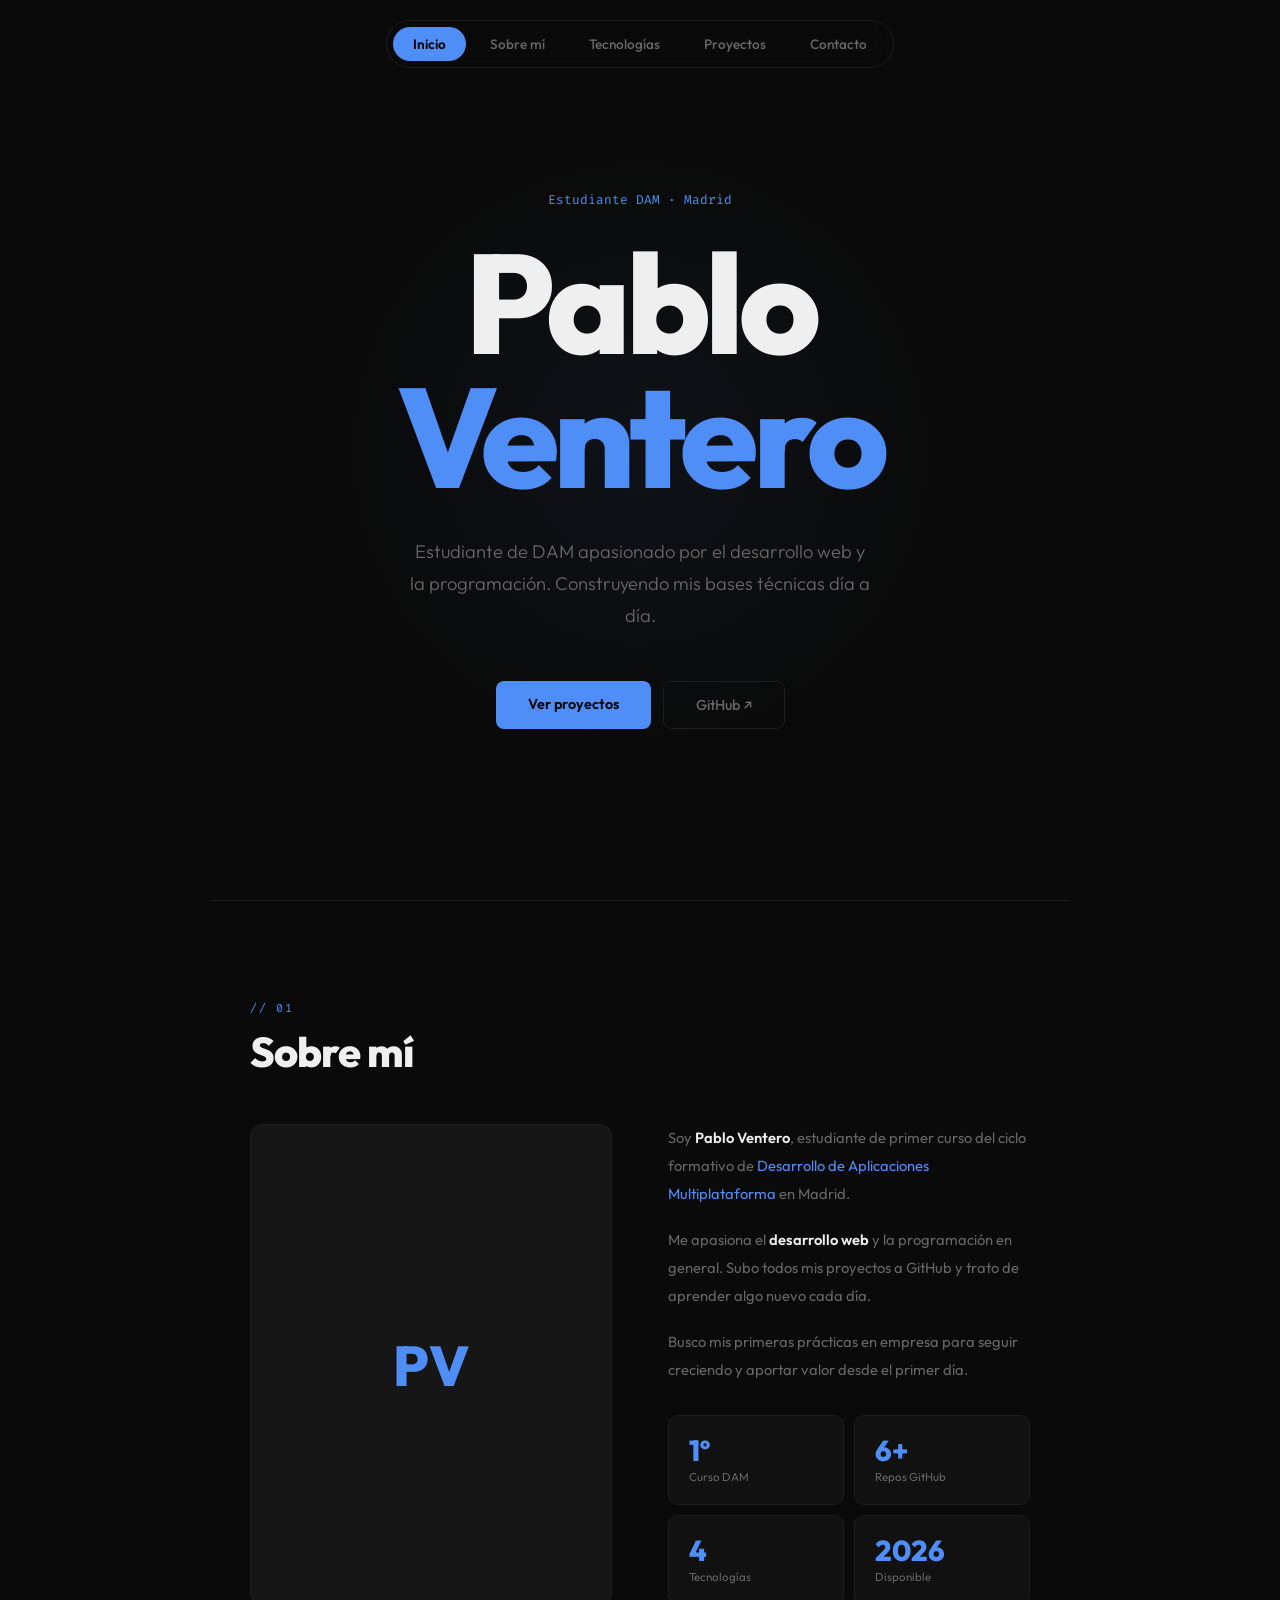
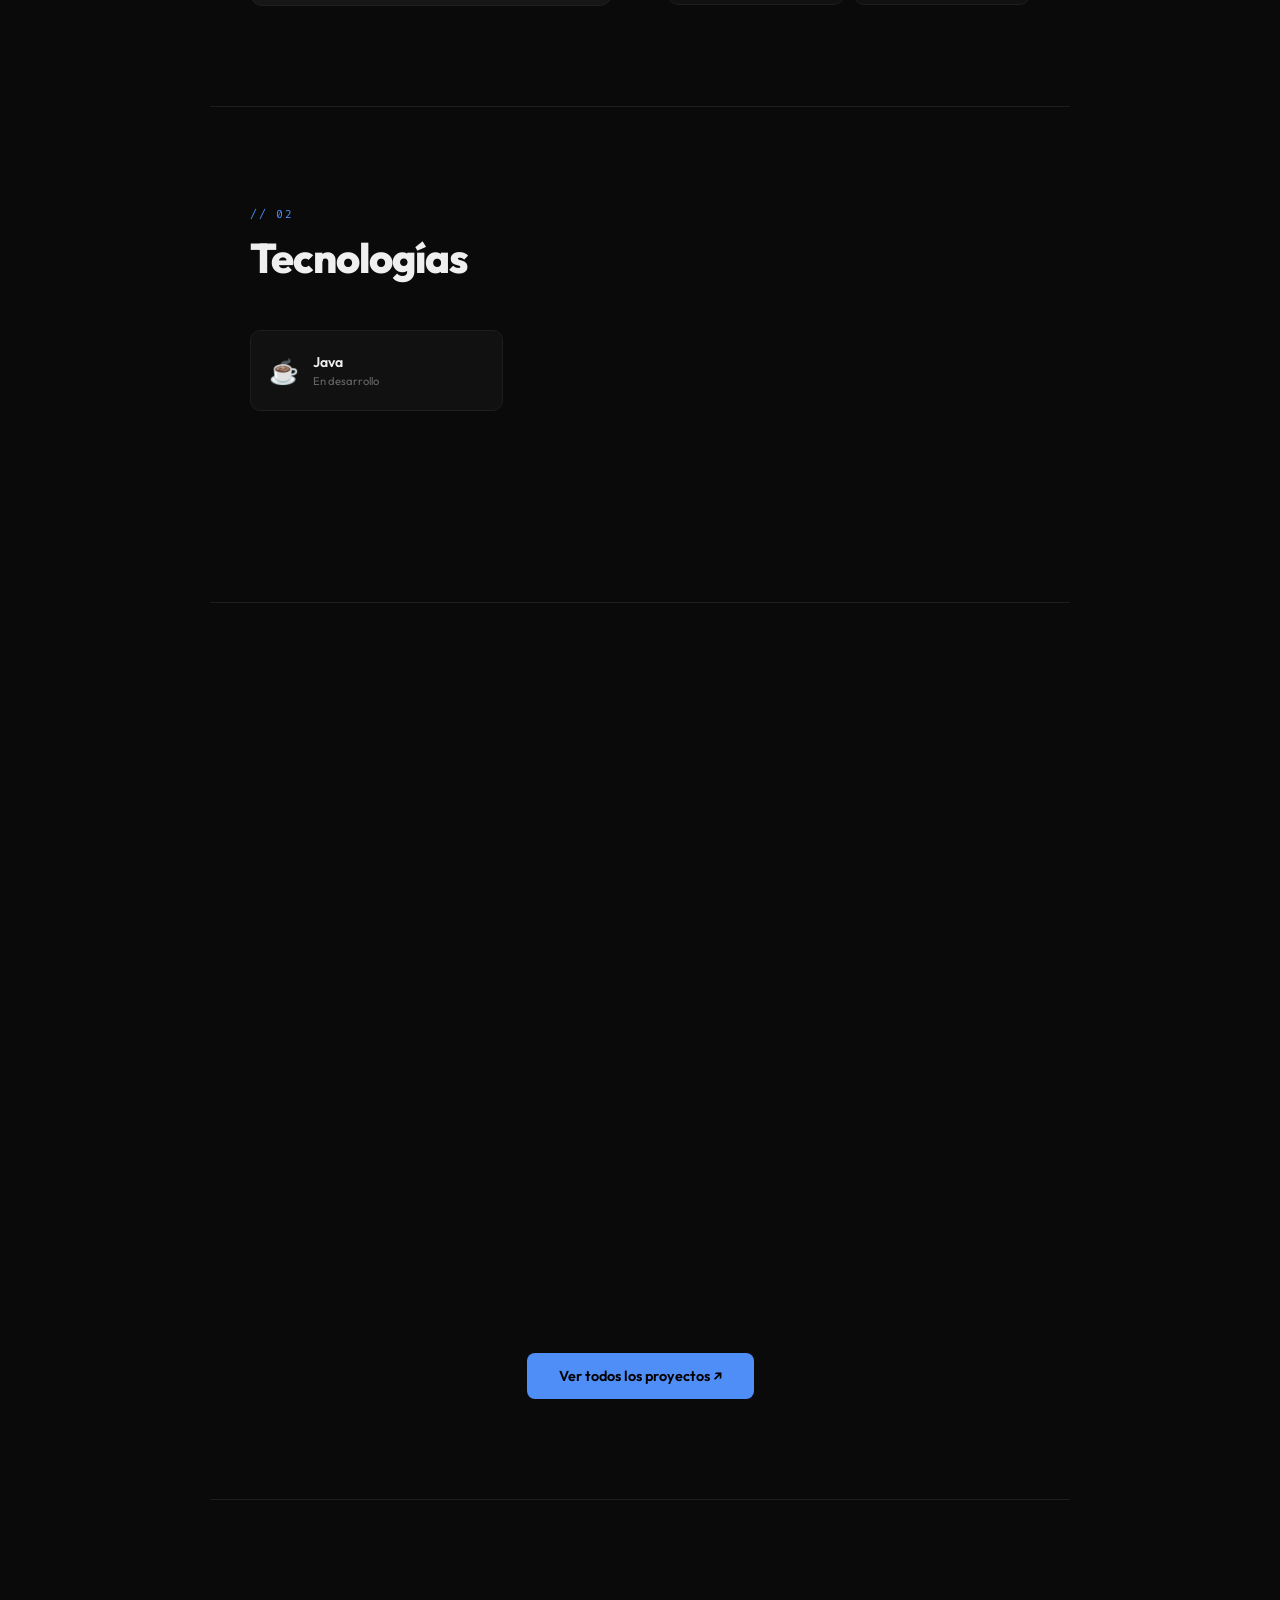
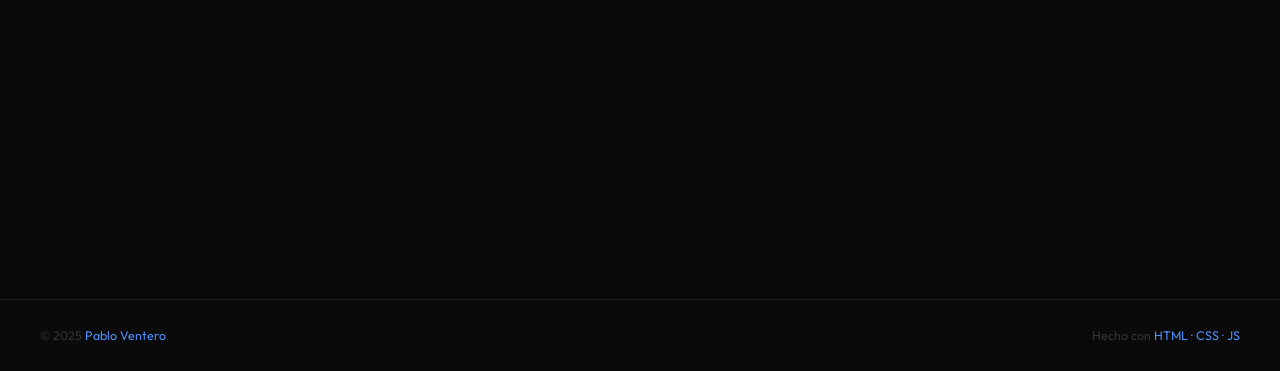
==== index.html @ 9f39078e "Add files via upload" ====
<!DOCTYPE html>
<html lang="es">
<head>
    <meta charset="UTF-8">
    <meta name="viewport" content="width=device-width, initial-scale=1.0">
    <title>Pablo Ventero — Desarrollador</title>
    <link rel="stylesheet" href="css.css">
    <link rel="preconnect" href="https://fonts.googleapis.com">
    <link rel="preconnect" href="https://fonts.gstatic.com" crossorigin>
    <link href="https://fonts.googleapis.com/css2?family=Outfit:wght@300;400;500;600;700;800&family=Fira+Code:wght@400;500&display=swap" rel="stylesheet">
</head>
<body>

    <!-- ===== NAVBAR ===== -->
    <nav id="navbar">
        <div class="nav-pill">
            <a href="#inicio" class="active">Inicio</a>
            <a href="#sobre-mi">Sobre mí</a>
            <a href="#tecnologias">Tecnologías</a>
            <a href="#proyectos">Proyectos</a>
            <a href="#contacto">Contacto</a>
        </div>
    </nav>

    <!-- ===== HERO ===== -->
    <section id="inicio">
        <!-- ✏️ Cambia la etiqueta -->
        <div class="hero-tag">Estudiante DAM · Madrid</div>

        <!-- ✏️ Cambia tu nombre -->
        <h1 class="hero-name">
            Pablo<br>
            <span>Ventero</span>
        </h1>

        <!-- ✏️ Cambia la descripción -->
        <p class="hero-sub">
            Estudiante de DAM apasionado por el desarrollo web
            y la programación. Construyendo mis bases técnicas día a día.
        </p>

        <div class="hero-btns">
            <a href="#proyectos" class="btn-blue">Ver proyectos</a>
            <!-- ✏️ Cambia el enlace -->
            <a href="https://github.com/Pablo-Ventero" target="_blank" class="btn-ghost">GitHub ↗</a>
        </div>

    </section>

    <!-- ===== SOBRE MÍ ===== -->
    <hr class="divider">
    <section id="sobre-mi">
        <div class="section">
            <div class="s-label reveal">// 01</div>
            <h2 class="s-title reveal">Sobre mí</h2>
            <div class="sobre-grid">
                <!-- ✏️ Foto: cuando la tengas cambia el texto "PV" por <img src="images/foto.jpg" alt="Pablo Ventero"> -->
                <div class="foto reveal">PV</div>
                <div class="sobre-right">
                    <!-- ✏️ Modifica tu presentación -->
                    <p class="reveal">
                        Soy <strong>Pablo Ventero</strong>, estudiante de primer curso
                        del ciclo formativo de <span class="hl">Desarrollo de Aplicaciones
                        Multiplataforma</span> en Madrid.
                    </p>
                    <p class="reveal">
                        Me apasiona el <strong>desarrollo web</strong> y la programación
                        en general. Subo todos mis proyectos a GitHub y trato de
                        aprender algo nuevo cada día.
                    </p>
                    <!-- ✏️ Añade algo personal sobre ti -->
                    <p class="reveal">
                        Busco mis primeras prácticas en empresa para seguir creciendo
                        y aportar valor desde el primer día.
                    </p>
                    <div class="sobre-cards">
                        <!-- ✏️ Actualiza estos datos cuando cambien -->
                        <div class="info-card reveal">
                            <div class="num">1º</div>
                            <div class="lbl">Curso DAM</div>
                        </div>
                        <div class="info-card reveal">
                            <div class="num">6+</div>
                            <div class="lbl">Repos GitHub</div>
                        </div>
                        <div class="info-card reveal">
                            <div class="num">4</div>
                            <div class="lbl">Tecnologías</div>
                        </div>
                        <div class="info-card reveal">
                            <div class="num">2026</div>
                            <div class="lbl">Disponible</div>
                        </div>
                    </div>
                </div>
            </div>
        </div>
    </section>

    <!-- ===== TECNOLOGÍAS ===== -->
    <hr class="divider">
    <section id="tecnologias">
        <div class="section">
            <div class="s-label reveal">// 02</div>
            <h2 class="s-title reveal">Tecnologías</h2>
            <div class="tech-grid">
                <!-- ✏️ Niveles: Aprendiendo / En desarrollo / Sólido -->
                <a href="java.html" class="tech-card reveal">
                    <span class="tech-icon">☕</span>
                    <div>
                        <div class="tech-name">Java</div>
                        <div class="tech-level">En desarrollo</div>
                    </div>
                </a>
                <a href="sql.html" class="tech-card reveal">
                    <span class="tech-icon">🗄️</span>
                    <div>
                        <div class="tech-name">SQL</div>
                        <div class="tech-level">Aprendiendo</div>
                    </div>
                </a>
                <a href="html-css.html" class="tech-card reveal">
                    <span class="tech-icon">🌐</span>
                    <div>
                        <div class="tech-name">HTML5</div>
                        <div class="tech-level solid">Sólido</div>
                    </div>
                </a>
                <a href="html-css.html" class="tech-card reveal">
                    <span class="tech-icon">🎨</span>
                    <div>
                        <div class="tech-name">CSS3</div>
                        <div class="tech-level solid">Sólido</div>
                    </div>
                </a>
                <a href="git.html" class="tech-card reveal">
                    <span class="tech-icon">🔧</span>
                    <div>
                        <div class="tech-name">Git</div>
                        <div class="tech-level">En desarrollo</div>
                    </div>
                </a>
                <a href="git.html" class="tech-card reveal">
                    <span class="tech-icon">🐙</span>
                    <div>
                        <div class="tech-name">GitHub</div>
                        <div class="tech-level">En desarrollo</div>
                    </div>
                </a>
            </div>
        </div>
    </section>

    <!-- ===== PROYECTOS ===== -->
    <hr class="divider">
    <section id="proyectos">
        <div class="section">
            <div class="s-label reveal">// 03</div>
            <h2 class="s-title reveal">Proyectos destacados</h2>
            <div class="proj-list">

                <!-- ✏️ Pon aquí solo los proyectos que quieras destacar (2 o 3 recomendado) -->
                <a href="https://github.com/Pablo-Ventero/web-concesionario" target="_blank" class="proj-card reveal">
                    <div>
                        <div class="proj-name">NextRide</div>
                        <div class="proj-desc">Web completa de un concesionario ficticio con múltiples páginas HTML, CSS propio por sección y navegación funcional.</div>
                        <div class="proj-tags">
                            <span class="ptag">HTML5</span>
                            <span class="ptag">CSS3</span>
                            <span class="ptag">Web</span>
                        </div>
                    </div>
                    <span class="proj-arrow">↗</span>
                </a>

                <a href="https://github.com/Pablo-Ventero/ejercicios-java-poo" target="_blank" class="proj-card reveal">
                    <div>
                        <div class="proj-name">Proyectos Java — POO</div>
                        <div class="proj-desc">Biblioteca con herencia y ArrayList. Reloj con validación en setters y simulación en tiempo real con Thread.sleep().</div>
                        <div class="proj-tags">
                            <span class="ptag">Java</span>
                            <span class="ptag">POO</span>
                            <span class="ptag">Herencia</span>
                        </div>
                    </div>
                    <span class="proj-arrow">↗</span>
                </a>

                <a href="https://github.com/Pablo-Ventero/ejercicios-java-ficheros" target="_blank" class="proj-card reveal">
                    <div>
                        <div class="proj-name">Traductor a Código Morse</div>
                        <div class="proj-desc">Lee un fichero de texto y genera otro con el contenido traducido a código Morse usando arrays y búsqueda binaria.</div>
                        <div class="proj-tags">
                            <span class="ptag">Java</span>
                            <span class="ptag">Ficheros</span>
                            <span class="ptag">Arrays</span>
                        </div>
                    </div>
                    <span class="proj-arrow">↗</span>
                </a>

            </div>

            <!-- Botón todos los proyectos -->
            <div style="text-align: center; margin-top: 32px;" class="hero-btns">
                <a href="Paginas/Proyectos.html" target="_blank" class="btn-blue">
                    Ver todos los proyectos ↗
                </a>
            </div>
        </div>
    </section>


    <!-- ===== CONTACTO ===== -->
    <hr class="divider">
    <section id="contacto">
        <div class="section">
            <div class="s-label reveal">// 04</div>
            <h2 class="s-title reveal">Contacto</h2>
            <div class="tech-grid">
                <!-- ✏️ Niveles: Aprendiendo / En desarrollo / Sólido -->
                <a href="https://mail.google.com/mail/?view=cm&to=pabloventero07@gmail.com" target="_blank" class="tech-card reveal">
                    <span class="tech-icon">📧</span>
                    <div>
                        <div class="tech-name">Correo</div>
                    </div>
                </a>
                <a href="https://github.com/Pablo-Ventero" target="_blank" class="tech-card reveal">
                    <span class="tech-icon">🐙</span>
                    <div>
                        <div class="tech-name">GitHub</div>
                    </div>
                </a>
                <a href="https://www.linkedin.com/in/pablo-ventero-b2378b3b5/" target="_blank" class="tech-card reveal">
                    <span class="tech-icon">💼</span>
                    <div>
                        <div class="tech-name">LinkedIn</div>
                    </div>
                </a>
                
            </div>
        </div>
    </section>
    <!-- ===== FOOTER ===== -->
    <footer>
        <!-- ✏️ Actualiza el año si hace falta -->
        <p>© 2025 <span>Pablo Ventero</span></p>
        <p>Hecho con <span>HTML · CSS · JS</span></p>
    </footer>

    <script>
        // Navbar activo al hacer scroll
        const sections = document.querySelectorAll('section[id]');
        const navLinks = document.querySelectorAll('.nav-pill a');

        window.addEventListener('scroll', () => {
        // Clase scrolled
        document.getElementById('navbar').classList.toggle('scrolled', window.scrollY > 40);

        // Link activo
        let current = '';

        // Si el usuario llegó al fondo, activar siempre la última sección
        const scrollBottom = window.scrollY + window.innerHeight;
        const docHeight = document.documentElement.scrollHeight;
        if (scrollBottom >= docHeight - 10) {
            current = sections[sections.length - 1].id;
        } else {
            sections.forEach(s => {
                if (window.scrollY >= s.offsetTop - 120) current = s.id;
            });
        }

        navLinks.forEach(a => {
            a.classList.remove('active');
            if (a.getAttribute('href') === '#' + current) a.classList.add('active');
        });
        });

        // Reveal al hacer scroll
        const obs = new IntersectionObserver((entries) => {
            entries.forEach((e, i) => {
                if (e.isIntersecting) {
                    setTimeout(() => e.target.classList.add('visible'), i * 60);
                }
            });
        }, { threshold: 0.1 });
        document.querySelectorAll('.reveal').forEach(el => obs.observe(el));

        // Formulario
        // ✏️ Para envío real usa Formspree (formspree.io) — es gratuito
        function enviar() {
            const n = document.getElementById('nombre').value;
            const e = document.getElementById('email').value;
            const m = document.getElementById('msg').value;
            if (!n || !e || !m) { alert('Rellena todos los campos.'); return; }
            document.getElementById('form').style.display = 'none';
            document.getElementById('formOk').style.display = 'block';
        }
    </script>

</body>
</html>
---- css.css ----
:root {
            --bg:      #0a0a0a;
            --bg2:     #111;
            --bg3:     #161616;
            --accent:  #4F8EF7;
            --text:    #EFEFEF;
            --dim:     #666;
            --border:  #1e1e1e;
        }

        * { 
            box-sizing: border-box; 
            margin: 0; 
            padding: 0; 
        }
        html { 
            scroll-behavior: smooth; 
        }

        body {
            background: var(--bg);
            color: var(--text);
            font-family: 'Outfit', sans-serif;
            overflow-x: hidden;
        }

        /* ===== NAVBAR ===== */
        nav {
            position: fixed;
            top: 0; 
            left: 0; 
            right: 0;
            z-index: 100;
            display: flex;
            justify-content: center;
            padding: 20px 40px;
            transition: padding 0.3s;
        }

        nav.scrolled {
            padding: 12px 40px;
        }

        .nav-pill {
            display: flex;
            align-items: center;
            gap: 4px;
            background: rgba(10,10,10,0.8);
            border: 1px solid var(--border);
            border-radius: 100px;
            padding: 6px;
            backdrop-filter: blur(16px);
            transition: border-color 0.3s;
        }

        nav.scrolled .nav-pill {
            border-color: #2a2a2a;
        }

        .nav-pill a {
            display: block;
            padding: 8px 20px;
            border-radius: 100px;
            color: var(--dim);
            text-decoration: none;
            font-size: 0.85rem;
            font-weight: 500;
            transition: all 0.2s;
            white-space: nowrap;
        }

        .nav-pill a:hover { color: var(--text); }
        .nav-pill a.active { background: var(--accent); color: #000; font-weight: 600; }

        /* ===== HERO ===== */
        #inicio {
            min-height: 100vh;
            display: flex;
            flex-direction: column;
            justify-content: center;
            align-items: center;
            text-align: center;
            padding: 100px 40px 80px;
            position: relative;
        }

        /* Fondo sutil */
        #inicio::before {
            content: '';
            position: absolute;
            width: 600px;
            height: 600px;
            border-radius: 50%;
            background: radial-gradient(circle, rgba(79,142,247,0.06) 0%, transparent 70%);
            top: 50%;
            left: 50%;
            transform: translate(-50%, -50%);
            pointer-events: none;
        }

        .hero-tag {
            font-family: 'Fira Code', monospace;
            font-size: 0.8rem;
            color: var(--accent);
            margin-bottom: 28px;
            opacity: 0;
            animation: up 0.7s ease 0.2s forwards;
        }

        .hero-name {
            font-size: clamp(4rem, 11vw, 9rem);
            font-weight: 800;
            letter-spacing: -0.04em;
            line-height: 0.95;
            margin-bottom: 32px;
            opacity: 0;
            animation: up 0.7s ease 0.4s forwards;
        }

        .hero-name span { color: var(--accent); }

        .hero-sub {
            font-size: clamp(1rem, 2vw, 1.15rem);
            color: var(--dim);
            font-weight: 300;
            max-width: 460px;
            line-height: 1.75;
            margin-bottom: 48px;
            opacity: 0;
            animation: up 0.7s ease 0.6s forwards;
        }

        .hero-btns {
            display: flex;
            gap: 12px;
            justify-content: center;
            flex-wrap: wrap;
            opacity: 0;
            animation: up 0.7s ease 0.8s forwards;
        }

        .btn-blue {
            padding: 14px 32px;
            background: var(--accent);
            color: #000;
            font-family: 'Outfit', sans-serif;
            font-size: 0.9rem;
            font-weight: 600;
            border: none;
            border-radius: 8px;
            text-decoration: none;
            cursor: pointer;
            transition: all 0.2s;
        }

        .btn-blue:hover { background: #7aabff; transform: translateY(-2px); }

        .btn-ghost {
            padding: 14px 32px;
            background: transparent;
            color: var(--dim);
            font-family: 'Outfit', sans-serif;
            font-size: 0.9rem;
            font-weight: 500;
            border: 1px solid var(--border);
            border-radius: 8px;
            text-decoration: none;
            cursor: pointer;
            transition: all 0.2s;
        }

        .btn-ghost:hover { border-color: var(--accent); color: var(--accent); }

        .scroll-hint {
            position: absolute;
            bottom: 36px;
            left: 50%;
            transform: translateX(-50%);
            display: flex;
            flex-direction: column;
            align-items: center;
            gap: 8px;
            opacity: 0;
            animation: up 0.7s ease 1.1s forwards;
        }

        .scroll-hint span {
            font-family: 'Fira Code', monospace;
            font-size: 0.65rem;
            color: #333;
            letter-spacing: 0.2em;
            text-transform: uppercase;
        }

        .scroll-line {
            width: 1px;
            height: 40px;
            background: linear-gradient(to bottom, var(--accent), transparent);
            animation: pulse-line 1.6s ease-in-out infinite;
        }

        @keyframes pulse-line {
            0%, 100% { opacity: 1; }
            50% { opacity: 0.3; }
        }

        /* ===== SECCIONES ===== */
        .section {
            max-width: 860px;
            margin: 0 auto;
            padding: 100px 40px;
        }

        hr.divider {
            border: none;
            border-top: 1px solid var(--border);
            max-width: 860px;
            margin: 0 auto;
        }

        .s-label {
            font-family: 'Fira Code', monospace;
            font-size: 0.72rem;
            color: var(--accent);
            letter-spacing: 0.15em;
            margin-bottom: 12px;
        }

        .s-title {
            font-size: clamp(1.8rem, 4vw, 2.6rem);
            font-weight: 800;
            letter-spacing: -0.025em;
            line-height: 1.15;
            margin-bottom: 48px;
        }

        /* ===== SOBRE MÍ ===== */
        .sobre-grid {
            display: grid;
            grid-template-columns: 1fr 1fr;
            gap: 56px;
            align-items: start;
        }

        /* ✏️ Foto — cuando la tengas, descomenta .foto img y borra el placeholder */
        .foto {
            aspect-ratio: 3/4;
            background: var(--bg3);
            border: 1px solid var(--border);
            border-radius: 12px;
            display: flex;
            align-items: center;
            justify-content: center;
            font-size: 3.5rem;
            font-weight: 800;
            color: var(--accent);
            overflow: hidden;
        }

        /* .foto img { width: 100%; height: 100%; object-fit: cover; border-radius: 12px; } */

        .sobre-right {}

        .sobre-right p {
            font-size: 0.92rem;
            color: var(--dim);
            line-height: 1.9;
            margin-bottom: 18px;
        }

        .sobre-right p strong { color: var(--text); font-weight: 600; }
        .sobre-right p .hl { color: var(--accent); }

        .sobre-cards {
            display: grid;
            grid-template-columns: 1fr 1fr;
            gap: 10px;
            margin-top: 32px;
        }

        .info-card {
            background: var(--bg2);
            border: 1px solid var(--border);
            border-radius: 10px;
            padding: 20px;
            transition: border-color 0.2s;
        }

        .info-card:hover { border-color: var(--accent); }

        .info-card .num {
            font-size: 1.8rem;
            font-weight: 800;
            color: var(--accent);
            line-height: 1;
            margin-bottom: 4px;
        }

        .info-card .lbl {
            font-size: 0.72rem;
            color: var(--dim);
        }

        /* ===== TECNOLOGÍAS ===== */
        .tech-grid {
            display: grid;
            grid-template-columns: repeat(3, 1fr);
            gap: 10px;
        }

        .tech-card {
            background: var(--bg2);
            border: 1px solid var(--border);
            border-radius: 10px;
            padding: 22px 18px;
            display: flex;
            align-items: center;
            gap: 14px;
            transition: all 0.2s;
            text-decoration: none !important;
            color: var(--text) !important;
            cursor: pointer;
        }

        .tech-card:hover {
            border-color: var(--accent);
            transform: translateY(-3px);
            background: var(--bg3);
        }

        .tech-card:hover .tech-name { color: var(--accent); }

        .tech-card .tech-name,
        .tech-card .tech-level,
        .tech-card .tech-icon { text-decoration: none !important; }

        .tech-icon { font-size: 1.5rem; }
        .tech-name { font-size: 0.88rem; font-weight: 600; margin-bottom: 3px; transition: color 0.2s; }
        .tech-level { font-size: 0.7rem; color: var(--dim); }
        .tech-level.solid { color: var(--accent); }

        /* ===== PROYECTOS ===== */
        .proj-list {
            display: flex;
            flex-direction: column;
            gap: 10px;
        }

        .proj-card {
            background: var(--bg2);
            border: 1px solid var(--border);
            border-radius: 10px;
            padding: 28px 32px;
            display: grid;
            grid-template-columns: 1fr auto;
            align-items: center;
            gap: 24px;
            text-decoration: none;
            color: inherit;
            transition: all 0.2s;
        }

        .proj-card:hover {
            border-color: var(--accent);
            transform: translateX(4px);
            background: var(--bg3);
        }

        .proj-card:hover .proj-name { color: var(--accent); }
        .proj-card:hover .proj-arrow { color: var(--accent); }

        .proj-name {
            font-size: 1.05rem;
            font-weight: 700;
            margin-bottom: 6px;
            transition: color 0.2s;
        }

        .proj-desc {
            font-size: 0.82rem;
            color: var(--dim);
            line-height: 1.7;
            margin-bottom: 14px;
        }

        .proj-tags { display: flex; gap: 6px; flex-wrap: wrap; }

        .ptag {
            font-size: 0.68rem;
            font-weight: 500;
            color: var(--accent);
            background: rgba(79,142,247,0.08);
            border: 1px solid rgba(79,142,247,0.18);
            border-radius: 4px;
            padding: 3px 10px;
        }

        .proj-arrow {
            font-size: 1.3rem;
            color: var(--dim);
            transition: color 0.2s;
        }

        /* ===== CONTACTO ===== */
        .contact-box {
            background: var(--bg2);
            border: 1px solid var(--border);
            border-radius: 16px;
            padding: 56px;
            display: grid;
            gap: 56px;
        }

        .contact-left h3 {
            font-size: 1.4rem;
            font-weight: 700;
            margin-bottom: 12px;
        }

        .contact-left p {
            font-size: 0.88rem;
            color: var(--dim);
            line-height: 1.85;
            margin-bottom: 36px;
        }

        .contact-links { display: flex; flex-direction: column; }

        .c-link {
            display: flex;
            align-items: center;
            gap: 12px;
            padding: 14px 0;
            border-top: 1px solid var(--border);
            text-decoration: none;
            color: var(--dim);
            font-size: 0.85rem;
            transition: color 0.2s, padding-left 0.2s;
        }

        .c-link:last-child { border-bottom: 1px solid var(--border); }
        .c-link:hover { color: var(--accent); padding-left: 6px; }

        .form-fields { display: flex; flex-direction: column; gap: 14px; }

        .f-field { display: flex; flex-direction: column; gap: 6px; }

        .f-label {
            font-size: 0.72rem;
            font-weight: 500;
            color: #444;
            letter-spacing: 0.05em;
        }

        .f-input, .f-textarea {
            background: var(--bg);
            border: 1px solid var(--border);
            border-radius: 8px;
            color: var(--text);
            font-family: 'Outfit', sans-serif;
            font-size: 0.88rem;
            padding: 12px 14px;
            outline: none;
            transition: border-color 0.2s;
            resize: none;
        }

        .f-input:focus, .f-textarea:focus { border-color: var(--accent); }
        .f-input::placeholder, .f-textarea::placeholder { color: #333; }
        .f-textarea { min-height: 110px; }

        .form-ok {
            display: none;
            padding: 16px;
            border-radius: 8px;
            border: 1px solid rgba(79,142,247,0.3);
            background: rgba(79,142,247,0.07);
            color: var(--accent);
            font-size: 0.85rem;
        }

        /* ===== FOOTER ===== */
        footer {
            border-top: 1px solid var(--border);
            padding: 28px 40px;
            display: flex;
            justify-content: space-between;
            align-items: center;
            max-width: 100%;
        }

        footer p { font-size: 0.78rem; color: #333; }
        footer span { color: var(--accent); }

        /* ===== ANIMACIONES ===== */
        @keyframes up {
            from { opacity: 0; transform: translateY(18px); }
            to   { opacity: 1; transform: translateY(0); }
        }

        .reveal {
            opacity: 0;
            transform: translateY(28px);
            transition: opacity 0.65s ease, transform 0.65s ease;
        }

        .reveal.visible { opacity: 1; transform: translateY(0); }

        /* delay para hijos */
        .reveal:nth-child(2) { transition-delay: 0.1s; }
        .reveal:nth-child(3) { transition-delay: 0.2s; }

        /* ===== RESPONSIVE ===== */
        @media (max-width: 768px) {
            .nav-pill a { padding: 7px 14px; font-size: 0.8rem; }
            .section { padding: 72px 24px; }
            hr.divider { margin: 0 24px; }
            .sobre-grid { grid-template-columns: 1fr; }
            .foto { max-width: 200px; margin: 0 auto; }
            .tech-grid { grid-template-columns: 1fr 1fr; }
            .proj-card { grid-template-columns: 1fr; }
            .proj-arrow { display: none; }
            .contact-box { grid-template-columns: 1fr; padding: 32px 24px; gap: 40px; }
            footer { flex-direction: column; gap: 8px; text-align: center; }
        }
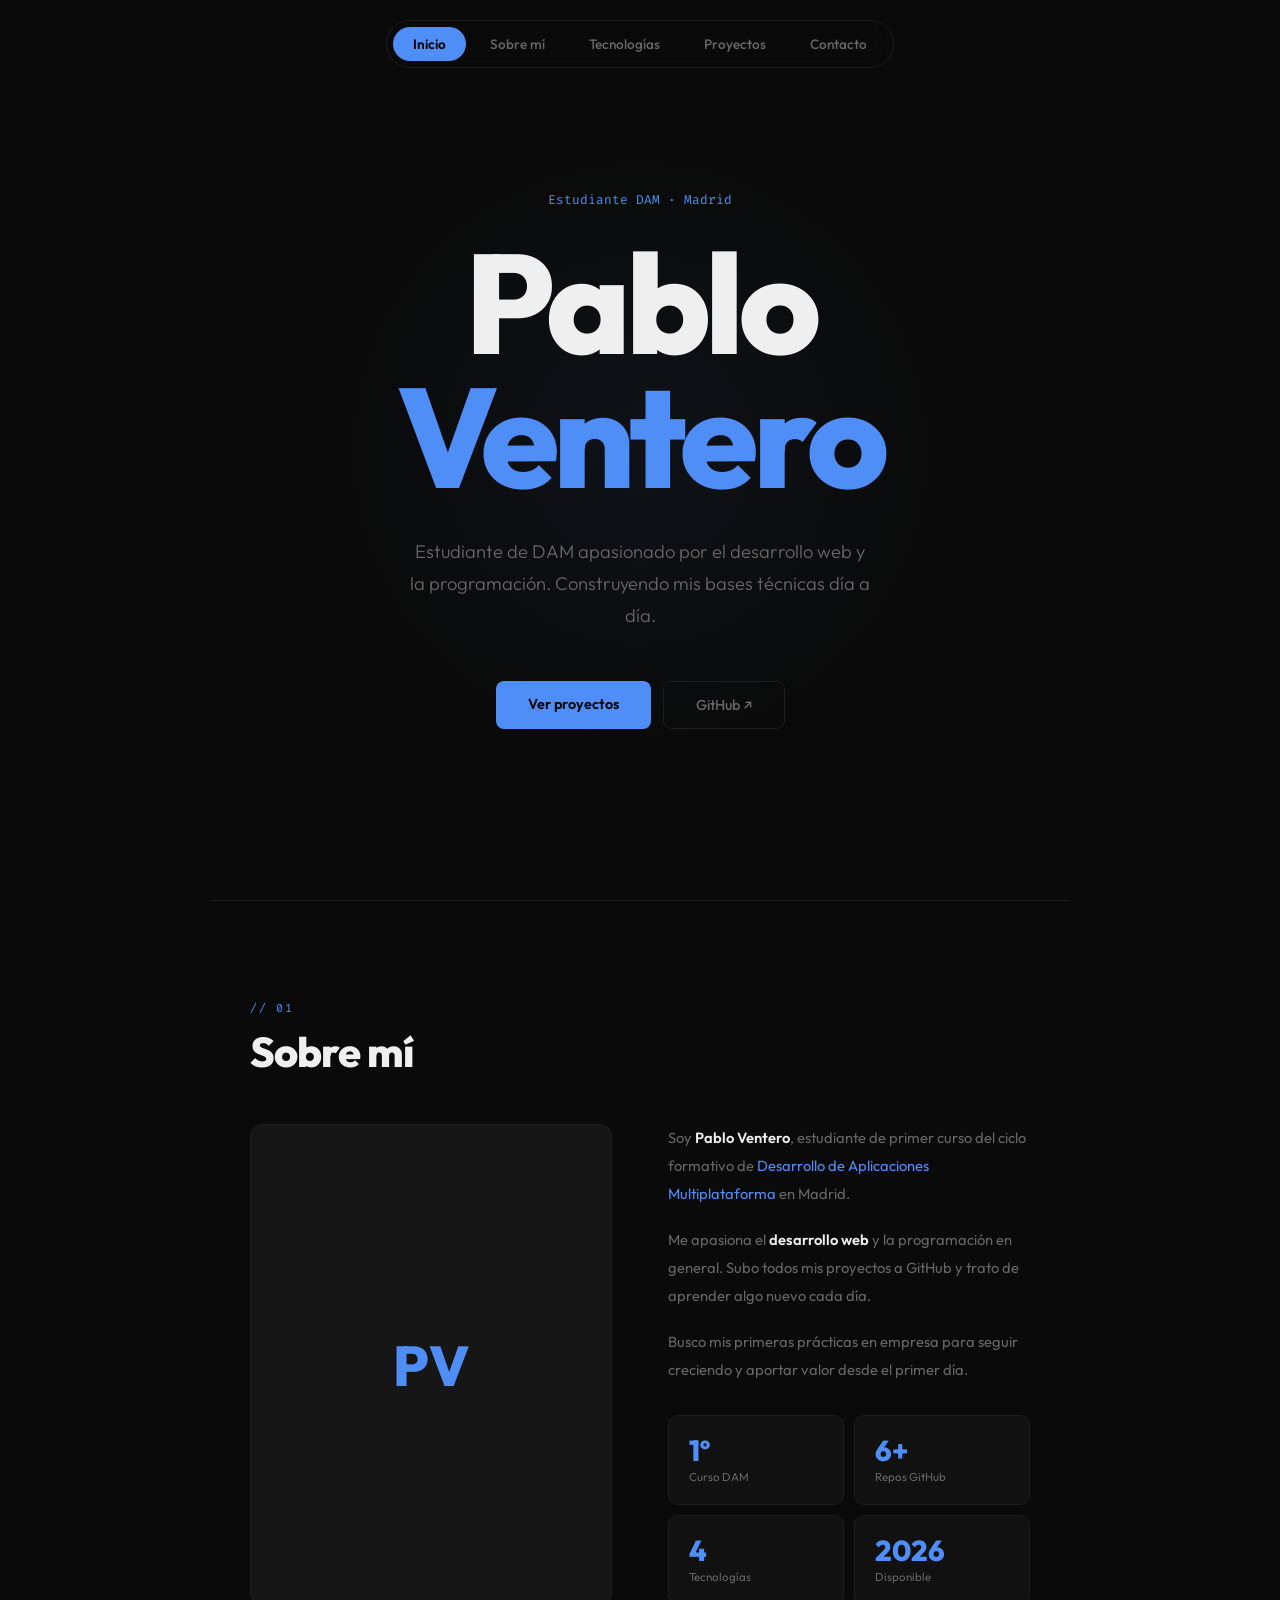
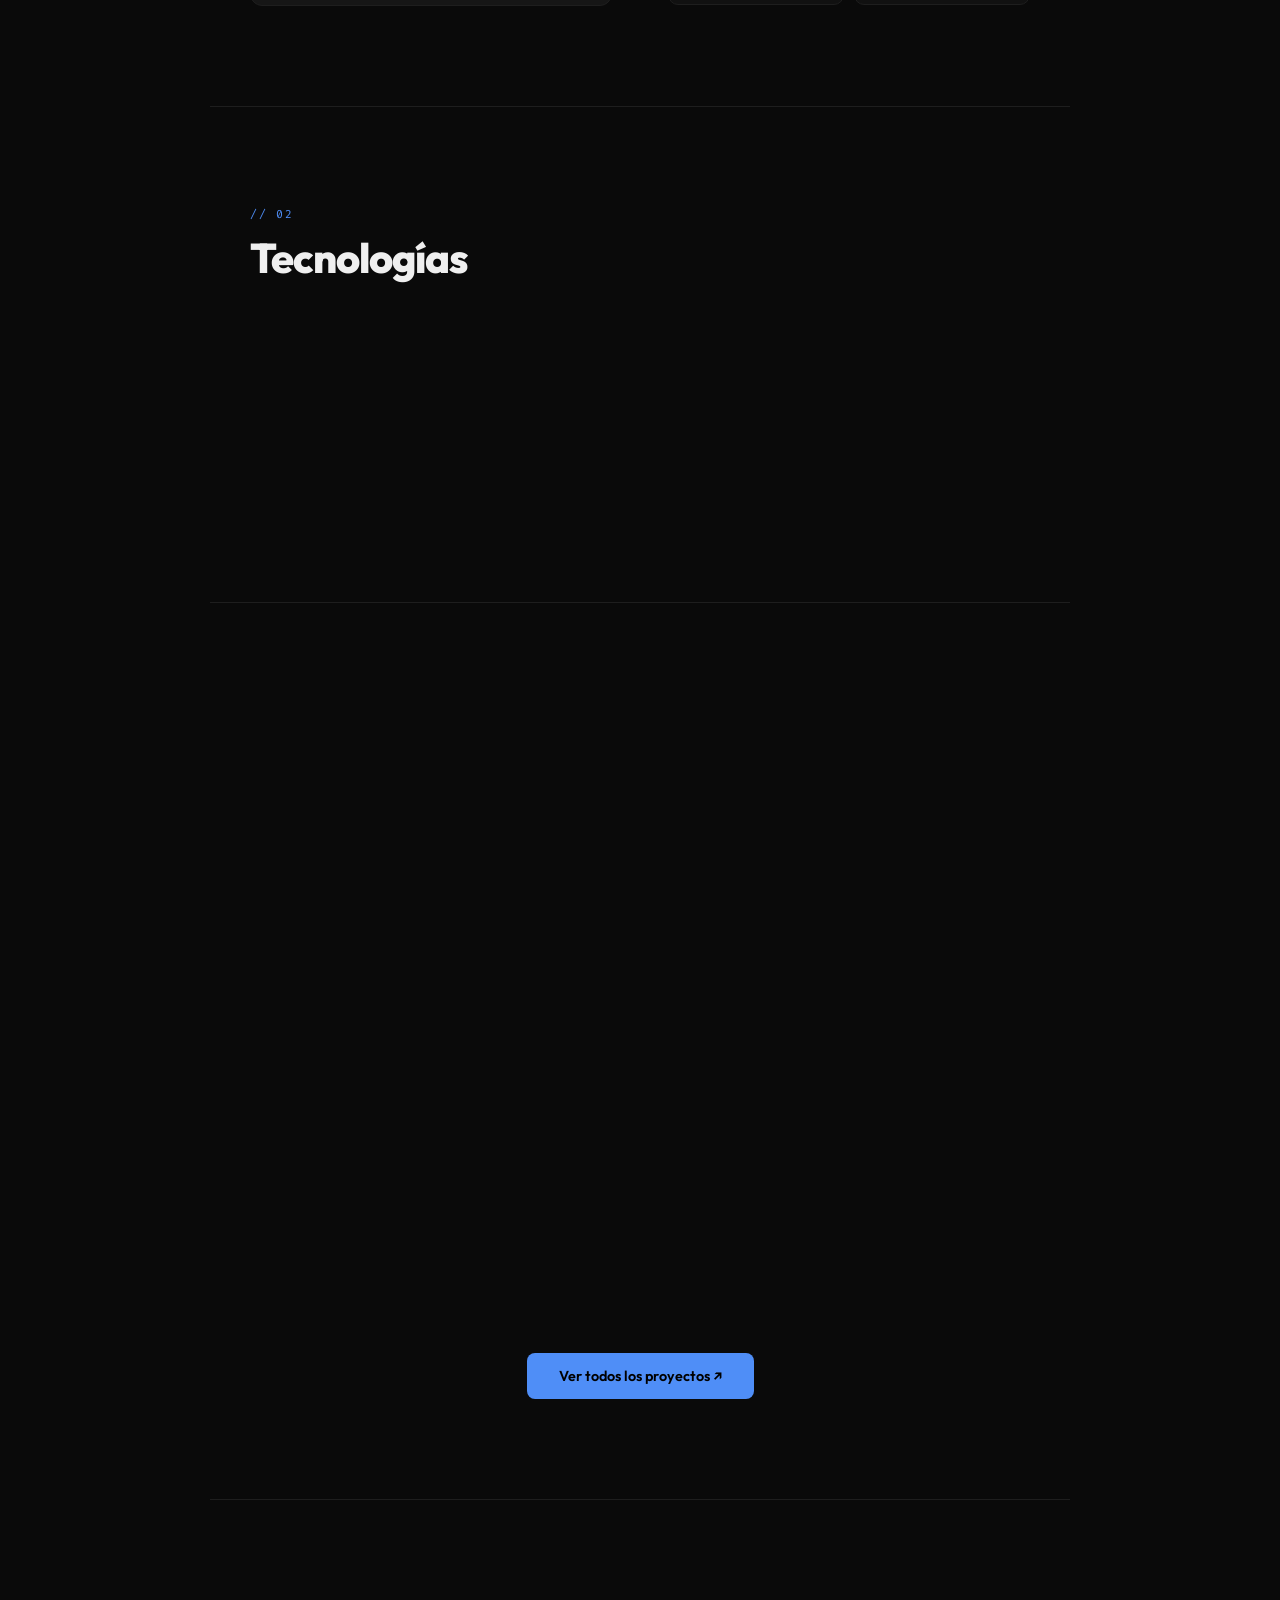
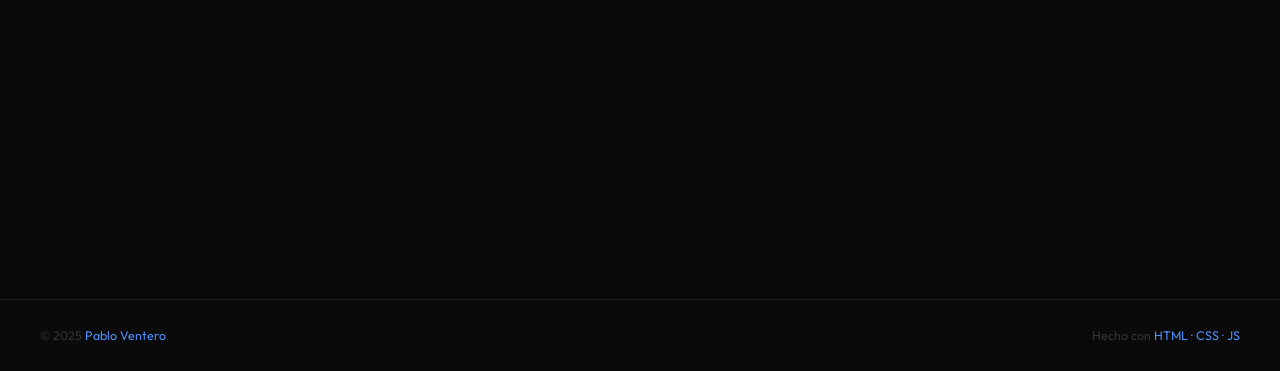
==== commit 90347110: "Add files via upload" ====
--- a/index.html
+++ b/index.html
@@ -105,42 +105,42 @@
             <h2 class="s-title reveal">Tecnologías</h2>
             <div class="tech-grid">
                 <!-- ✏️ Niveles: Aprendiendo / En desarrollo / Sólido -->
-                <a href="java.html" class="tech-card reveal">
+                <a href="Paginas/java.html" class="tech-card reveal">
                     <span class="tech-icon">☕</span>
                     <div>
                         <div class="tech-name">Java</div>
                         <div class="tech-level">En desarrollo</div>
                     </div>
                 </a>
-                <a href="sql.html" class="tech-card reveal">
+                <a href="Paginas/sql.html" class="tech-card reveal">
                     <span class="tech-icon">🗄️</span>
                     <div>
                         <div class="tech-name">SQL</div>
                         <div class="tech-level">Aprendiendo</div>
                     </div>
                 </a>
-                <a href="html-css.html" class="tech-card reveal">
+                <a href="Paginas/html-css.html" class="tech-card reveal">
                     <span class="tech-icon">🌐</span>
                     <div>
                         <div class="tech-name">HTML5</div>
                         <div class="tech-level solid">Sólido</div>
                     </div>
                 </a>
-                <a href="html-css.html" class="tech-card reveal">
+                <a href="Paginas/html-css.html" class="tech-card reveal">
                     <span class="tech-icon">🎨</span>
                     <div>
                         <div class="tech-name">CSS3</div>
                         <div class="tech-level solid">Sólido</div>
                     </div>
                 </a>
-                <a href="git.html" class="tech-card reveal">
+                <a href="Paginas/git.html" class="tech-card reveal">
                     <span class="tech-icon">🔧</span>
                     <div>
                         <div class="tech-name">Git</div>
                         <div class="tech-level">En desarrollo</div>
                     </div>
                 </a>
-                <a href="git.html" class="tech-card reveal">
+                <a href="Paginas/git.html" class="tech-card reveal">
                     <span class="tech-icon">🐙</span>
                     <div>
                         <div class="tech-name">GitHub</div>
@@ -160,7 +160,7 @@
             <div class="proj-list">
 
                 <!-- ✏️ Pon aquí solo los proyectos que quieras destacar (2 o 3 recomendado) -->
-                <a href="https://github.com/Pablo-Ventero/web-concesionario" target="_blank" class="proj-card reveal">
+                <a href="https://pabloventero.github.io/" target="_blank" class="proj-card reveal">
                     <div>
                         <div class="proj-name">NextRide</div>
                         <div class="proj-desc">Web completa de un concesionario ficticio con múltiples páginas HTML, CSS propio por sección y navegación funcional.</div>
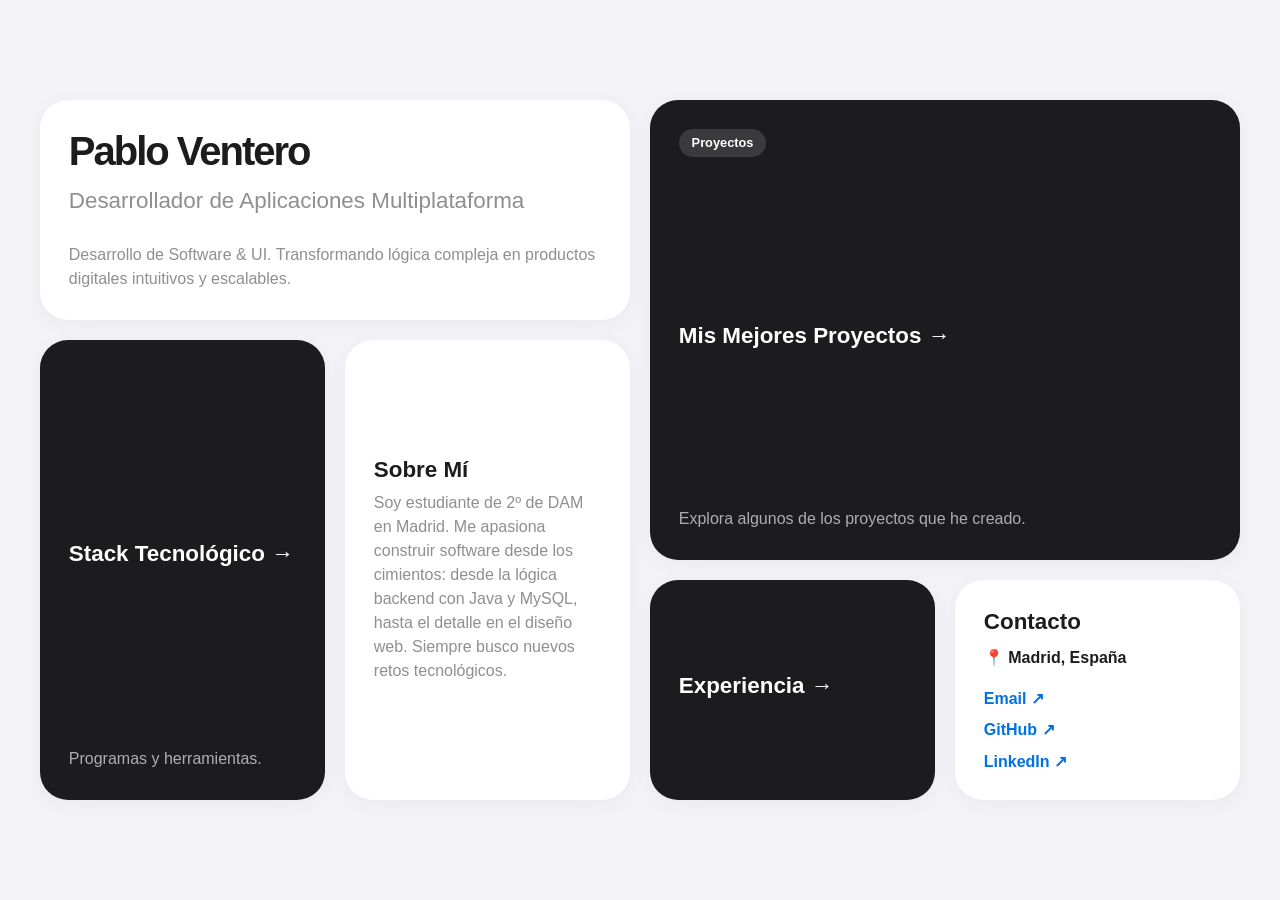
==== commit 82659508: "Add files via upload" ====
--- a/index.html
+++ b/index.html
@@ -3,301 +3,60 @@
 <head>
     <meta charset="UTF-8">
     <meta name="viewport" content="width=device-width, initial-scale=1.0">
-    <title>Pablo Ventero — Desarrollador</title>
-    <link rel="stylesheet" href="css.css">
-    <link rel="preconnect" href="https://fonts.googleapis.com">
-    <link rel="preconnect" href="https://fonts.gstatic.com" crossorigin>
-    <link href="https://fonts.googleapis.com/css2?family=Outfit:wght@300;400;500;600;700;800&family=Fira+Code:wght@400;500&display=swap" rel="stylesheet">
+    <title>Pablo Ventero | Portfolio</title>
+    <link rel="stylesheet" href="estilo.css">
 </head>
 <body>
 
-    <!-- ===== NAVBAR ===== -->
-    <nav id="navbar">
-        <div class="nav-pill">
-            <a href="#inicio" class="active">Inicio</a>
-            <a href="#sobre-mi">Sobre mí</a>
-            <a href="#tecnologias">Tecnologías</a>
-            <a href="#proyectos">Proyectos</a>
-            <a href="#contacto">Contacto</a>
-        </div>
-    </nav>
-
-    <!-- ===== HERO ===== -->
-    <section id="inicio">
-        <!-- ✏️ Cambia la etiqueta -->
-        <div class="hero-tag">Estudiante DAM · Madrid</div>
-
-        <!-- ✏️ Cambia tu nombre -->
-        <h1 class="hero-name">
-            Pablo<br>
-            <span>Ventero</span>
-        </h1>
-
-        <!-- ✏️ Cambia la descripción -->
-        <p class="hero-sub">
-            Estudiante de DAM apasionado por el desarrollo web
-            y la programación. Construyendo mis bases técnicas día a día.
-        </p>
-
-        <div class="hero-btns">
-            <a href="#proyectos" class="btn-blue">Ver proyectos</a>
-            <!-- ✏️ Cambia el enlace -->
-            <a href="https://github.com/Pablo-Ventero" target="_blank" class="btn-ghost">GitHub ↗</a>
+    <main class="bento-container">
+        
+        <!-- 1. Hero Section (No es enlace, es tu presentación) -->
+        <div class="bento-item hero span-2x1">
+            <h1>Pablo Ventero</h1>
+            <h2>Desarrollador de Aplicaciones Multiplataforma</h2>
+            <p>Desarrollo de Software & UI. Transformando lógica compleja en productos digitales intuitivos y escalables.</p>
         </div>
 
-    </section>
+        <!-- 2. Proyectos Destacados (El Núcleo) -->
+        <a href="paginas/desarrollo.html" class="bento-item project-link span-2x2 dark-bg highlight-box">
+            <span class="badge">Proyectos</span>
+            <h3>Mis Mejores Proyectos &rarr;</h3>
+            <p>Explora algunos de los proyectos que he creado.</p>
+        </a>
 
-    <!-- ===== SOBRE MÍ ===== -->
-    <hr class="divider">
-    <section id="sobre-mi">
-        <div class="section">
-            <div class="s-label reveal">// 01</div>
-            <h2 class="s-title reveal">Sobre mí</h2>
-            <div class="sobre-grid">
-                <!-- ✏️ Foto: cuando la tengas cambia el texto "PV" por <img src="images/foto.jpg" alt="Pablo Ventero"> -->
-                <div class="foto reveal">PV</div>
-                <div class="sobre-right">
-                    <!-- ✏️ Modifica tu presentación -->
-                    <p class="reveal">
-                        Soy <strong>Pablo Ventero</strong>, estudiante de primer curso
-                        del ciclo formativo de <span class="hl">Desarrollo de Aplicaciones
-                        Multiplataforma</span> en Madrid.
-                    </p>
-                    <p class="reveal">
-                        Me apasiona el <strong>desarrollo web</strong> y la programación
-                        en general. Subo todos mis proyectos a GitHub y trato de
-                        aprender algo nuevo cada día.
-                    </p>
-                    <!-- ✏️ Añade algo personal sobre ti -->
-                    <p class="reveal">
-                        Busco mis primeras prácticas en empresa para seguir creciendo
-                        y aportar valor desde el primer día.
-                    </p>
-                    <div class="sobre-cards">
-                        <!-- ✏️ Actualiza estos datos cuando cambien -->
-                        <div class="info-card reveal">
-                            <div class="num">1º</div>
-                            <div class="lbl">Curso DAM</div>
-                        </div>
-                        <div class="info-card reveal">
-                            <div class="num">6+</div>
-                            <div class="lbl">Repos GitHub</div>
-                        </div>
-                        <div class="info-card reveal">
-                            <div class="num">4</div>
-                            <div class="lbl">Tecnologías</div>
-                        </div>
-                        <div class="info-card reveal">
-                            <div class="num">2026</div>
-                            <div class="lbl">Disponible</div>
-                        </div>
-                    </div>
-                </div>
+        <a href="paginas/desarrollo.html" class="bento-item project-link span-1x2 dark-bg">
+            <span ></span>
+            <h3>Stack Tecnológico &rarr;</h3>
+            <p>Programas y herramientas.</p>
+        </a>
+
+        <!-- 3. Sobre Mí -->
+        <a href="sobre-mi.html" class="bento-item profile-box span-1x2">
+            <div class="profile-content">
+                <h3>Sobre Mí</h3>
+                <p>Soy estudiante de 2º de DAM en Madrid. Me apasiona construir software desde los cimientos: desde la lógica backend con Java y MySQL, hasta el detalle en el diseño web. Siempre busco nuevos retos tecnológicos.</p>
+            </div> 
+        </a>
+
+        <!-- 4. Experiencia y Educación -->
+        <a href="paginas/desarrollo.html" class="bento-item project-link span-1x1 dark-bg">
+            <span></span>
+            <h3>Experiencia &rarr;</h3>
+            <p></p>
+        </a>
+
+        <!-- 5. Contacto -->
+        <div class="bento-item social span-1x1">
+            <h3>Contacto</h3>
+            <p class="location">📍 Madrid, España</p>
+            <div class="social-links">
+                <a href="mailto:tu-correo@email.com">Email ↗</a>
+                <a href="https://github.com/tu-usuario" target="_blank">GitHub ↗</a>
+                <a href="https://linkedin.com/in/tu-usuario" target="_blank">LinkedIn ↗</a>
             </div>
         </div>
-    </section>
 
-    <!-- ===== TECNOLOGÍAS ===== -->
-    <hr class="divider">
-    <section id="tecnologias">
-        <div class="section">
-            <div class="s-label reveal">// 02</div>
-            <h2 class="s-title reveal">Tecnologías</h2>
-            <div class="tech-grid">
-                <!-- ✏️ Niveles: Aprendiendo / En desarrollo / Sólido -->
-                <a href="Paginas/java.html" class="tech-card reveal">
-                    <span class="tech-icon">☕</span>
-                    <div>
-                        <div class="tech-name">Java</div>
-                        <div class="tech-level">En desarrollo</div>
-                    </div>
-                </a>
-                <a href="Paginas/sql.html" class="tech-card reveal">
-                    <span class="tech-icon">🗄️</span>
-                    <div>
-                        <div class="tech-name">SQL</div>
-                        <div class="tech-level">Aprendiendo</div>
-                    </div>
-                </a>
-                <a href="Paginas/html-css.html" class="tech-card reveal">
-                    <span class="tech-icon">🌐</span>
-                    <div>
-                        <div class="tech-name">HTML5</div>
-                        <div class="tech-level solid">Sólido</div>
-                    </div>
-                </a>
-                <a href="Paginas/html-css.html" class="tech-card reveal">
-                    <span class="tech-icon">🎨</span>
-                    <div>
-                        <div class="tech-name">CSS3</div>
-                        <div class="tech-level solid">Sólido</div>
-                    </div>
-                </a>
-                <a href="Paginas/git.html" class="tech-card reveal">
-                    <span class="tech-icon">🔧</span>
-                    <div>
-                        <div class="tech-name">Git</div>
-                        <div class="tech-level">En desarrollo</div>
-                    </div>
-                </a>
-                <a href="Paginas/git.html" class="tech-card reveal">
-                    <span class="tech-icon">🐙</span>
-                    <div>
-                        <div class="tech-name">GitHub</div>
-                        <div class="tech-level">En desarrollo</div>
-                    </div>
-                </a>
-            </div>
-        </div>
-    </section>
-
-    <!-- ===== PROYECTOS ===== -->
-    <hr class="divider">
-    <section id="proyectos">
-        <div class="section">
-            <div class="s-label reveal">// 03</div>
-            <h2 class="s-title reveal">Proyectos destacados</h2>
-            <div class="proj-list">
-
-                <!-- ✏️ Pon aquí solo los proyectos que quieras destacar (2 o 3 recomendado) -->
-                <a href="https://pabloventero.github.io/" target="_blank" class="proj-card reveal">
-                    <div>
-                        <div class="proj-name">NextRide</div>
-                        <div class="proj-desc">Web completa de un concesionario ficticio con múltiples páginas HTML, CSS propio por sección y navegación funcional.</div>
-                        <div class="proj-tags">
-                            <span class="ptag">HTML5</span>
-                            <span class="ptag">CSS3</span>
-                            <span class="ptag">Web</span>
-                        </div>
-                    </div>
-                    <span class="proj-arrow">↗</span>
-                </a>
-
-                <a href="https://github.com/Pablo-Ventero/ejercicios-java-poo" target="_blank" class="proj-card reveal">
-                    <div>
-                        <div class="proj-name">Proyectos Java — POO</div>
-                        <div class="proj-desc">Biblioteca con herencia y ArrayList. Reloj con validación en setters y simulación en tiempo real con Thread.sleep().</div>
-                        <div class="proj-tags">
-                            <span class="ptag">Java</span>
-                            <span class="ptag">POO</span>
-                            <span class="ptag">Herencia</span>
-                        </div>
-                    </div>
-                    <span class="proj-arrow">↗</span>
-                </a>
-
-                <a href="https://github.com/Pablo-Ventero/ejercicios-java-ficheros" target="_blank" class="proj-card reveal">
-                    <div>
-                        <div class="proj-name">Traductor a Código Morse</div>
-                        <div class="proj-desc">Lee un fichero de texto y genera otro con el contenido traducido a código Morse usando arrays y búsqueda binaria.</div>
-                        <div class="proj-tags">
-                            <span class="ptag">Java</span>
-                            <span class="ptag">Ficheros</span>
-                            <span class="ptag">Arrays</span>
-                        </div>
-                    </div>
-                    <span class="proj-arrow">↗</span>
-                </a>
-
-            </div>
-
-            <!-- Botón todos los proyectos -->
-            <div style="text-align: center; margin-top: 32px;" class="hero-btns">
-                <a href="Paginas/Proyectos.html" target="_blank" class="btn-blue">
-                    Ver todos los proyectos ↗
-                </a>
-            </div>
-        </div>
-    </section>
-
-
-    <!-- ===== CONTACTO ===== -->
-    <hr class="divider">
-    <section id="contacto">
-        <div class="section">
-            <div class="s-label reveal">// 04</div>
-            <h2 class="s-title reveal">Contacto</h2>
-            <div class="tech-grid">
-                <!-- ✏️ Niveles: Aprendiendo / En desarrollo / Sólido -->
-                <a href="https://mail.google.com/mail/?view=cm&to=pabloventero07@gmail.com" target="_blank" class="tech-card reveal">
-                    <span class="tech-icon">📧</span>
-                    <div>
-                        <div class="tech-name">Correo</div>
-                    </div>
-                </a>
-                <a href="https://github.com/Pablo-Ventero" target="_blank" class="tech-card reveal">
-                    <span class="tech-icon">🐙</span>
-                    <div>
-                        <div class="tech-name">GitHub</div>
-                    </div>
-                </a>
-                <a href="https://www.linkedin.com/in/pablo-ventero-b2378b3b5/" target="_blank" class="tech-card reveal">
-                    <span class="tech-icon">💼</span>
-                    <div>
-                        <div class="tech-name">LinkedIn</div>
-                    </div>
-                </a>
-                
-            </div>
-        </div>
-    </section>
-    <!-- ===== FOOTER ===== -->
-    <footer>
-        <!-- ✏️ Actualiza el año si hace falta -->
-        <p>© 2025 <span>Pablo Ventero</span></p>
-        <p>Hecho con <span>HTML · CSS · JS</span></p>
-    </footer>
-
-    <script>
-        // Navbar activo al hacer scroll
-        const sections = document.querySelectorAll('section[id]');
-        const navLinks = document.querySelectorAll('.nav-pill a');
-
-        window.addEventListener('scroll', () => {
-        // Clase scrolled
-        document.getElementById('navbar').classList.toggle('scrolled', window.scrollY > 40);
-
-        // Link activo
-        let current = '';
-
-        // Si el usuario llegó al fondo, activar siempre la última sección
-        const scrollBottom = window.scrollY + window.innerHeight;
-        const docHeight = document.documentElement.scrollHeight;
-        if (scrollBottom >= docHeight - 10) {
-            current = sections[sections.length - 1].id;
-        } else {
-            sections.forEach(s => {
-                if (window.scrollY >= s.offsetTop - 120) current = s.id;
-            });
-        }
-
-        navLinks.forEach(a => {
-            a.classList.remove('active');
-            if (a.getAttribute('href') === '#' + current) a.classList.add('active');
-        });
-        });
-
-        // Reveal al hacer scroll
-        const obs = new IntersectionObserver((entries) => {
-            entries.forEach((e, i) => {
-                if (e.isIntersecting) {
-                    setTimeout(() => e.target.classList.add('visible'), i * 60);
-                }
-            });
-        }, { threshold: 0.1 });
-        document.querySelectorAll('.reveal').forEach(el => obs.observe(el));
-
-        // Formulario
-        // ✏️ Para envío real usa Formspree (formspree.io) — es gratuito
-        function enviar() {
-            const n = document.getElementById('nombre').value;
-            const e = document.getElementById('email').value;
-            const m = document.getElementById('msg').value;
-            if (!n || !e || !m) { alert('Rellena todos los campos.'); return; }
-            document.getElementById('form').style.display = 'none';
-            document.getElementById('formOk').style.display = 'block';
-        }
-    </script>
+    </main>
 
 </body>
 </html>
--- a/estilo.css
+++ b/estilo.css
@@ -0,0 +1,153 @@
+:root {
+    --bg-color: #f2f2f7;
+    --bento-bg: #ffffff;
+    --bento-hover: #f9f9fb;
+    --text-main: #1c1c1e;
+    --text-sec: #8e8e93;
+    --accent: #0071e3;
+    --dark-bg: #1c1c1e;
+    --dark-hover: #2c2c2e;
+    --dark-text: #ffffff;
+    --radius: 28px;
+    --gap: 20px;
+}
+
+* {
+    margin: 0;
+    padding: 0;
+    box-sizing: border-box;
+    font-family: -apple-system, BlinkMacSystemFont, "Segoe UI", Roboto, Helvetica, Arial, sans-serif;
+}
+
+body {
+    background-color: var(--bg-color);
+    color: var(--text-main);
+    display: flex;
+    justify-content: center;
+    align-items: center;
+    min-height: 100vh;
+    padding: 2rem;
+}
+
+.bento-container {
+    display: grid;
+    grid-template-columns: repeat(4, 1fr);
+    /* Reducimos la altura base de cada fila (antes era 250px) */
+    grid-auto-rows: 220px; 
+    gap: var(--gap);
+    max-width: 1200px;
+    width: 100%;
+}
+
+/* Estilos base de las cajas */
+.bento-item {
+    background-color: var(--bento-bg);
+    border-radius: var(--radius);
+    /* Reducimos ligeramente el padding para que el contenido respire al tener menos altura */
+    padding: 1.8rem;
+    box-shadow: 0 4px 20px rgba(0, 0, 0, 0.04);
+    display: flex;
+    flex-direction: column;
+    justify-content: space-between;
+    overflow: hidden;
+    position: relative;
+    text-decoration: none;
+    color: var(--text-main);
+}
+
+/* --- ANIMACIONES PARA LOS ENLACES --- */
+.project-link {
+    transition: transform 0.3s cubic-bezier(0.175, 0.885, 0.32, 1.275), 
+                box-shadow 0.3s ease, 
+                background-color 0.3s ease;
+    cursor: pointer;
+}
+
+.project-link:hover {
+    transform: translateY(-8px) scale(1.02);
+    box-shadow: 0 15px 35px rgba(0, 0, 0, 0.1);
+    background-color: var(--bento-hover);
+}
+
+.project-link h3 { transition: transform 0.3s ease; }
+.project-link:hover h3 { transform: translateX(5px); }
+
+.dark-bg.project-link:hover { background-color: var(--dark-hover); }
+
+/* --- SPANS DE LA CUADRÍCULA PARA 5 ELEMENTOS --- */
+.span-2x2 { grid-column: span 2; grid-row: span 2; }
+.span-2x1 { grid-column: span 2; grid-row: span 1; }
+.span-1x1 { grid-column: span 1; grid-row: span 1; }
+.span-1x2 { grid-column: span 1; grid-row: span 2; }
+
+/* Tipografías */
+h1 { font-size: 2.5rem; font-weight: 700; margin-bottom: 0.5rem; letter-spacing: -0.05em; }
+h2 { font-size: 1.4rem; font-weight: 500; color: var(--text-sec); margin-bottom: 1.5rem; }
+h3 { font-size: 1.4rem; font-weight: 600; margin-bottom: 0.5rem; display: flex; align-items: center; justify-content: space-between;}
+p { color: var(--text-sec); font-size: 1rem; line-height: 1.5; }
+
+/* Elementos de UI */
+.badge {
+    align-self: flex-start;
+    background: #e5e5ea;
+    color: var(--text-main);
+    padding: 0.4rem 0.8rem;
+    border-radius: 20px;
+    font-size: 0.8rem;
+    font-weight: 600;
+    margin-bottom: 1rem;
+}
+
+.badge.highlight { background: var(--accent); color: white; }
+
+.btn {
+    align-self: flex-start;
+    background: var(--text-main);
+    color: white;
+    text-decoration: none;
+    padding: 0.8rem 1.5rem;
+    border-radius: 20px;
+    font-weight: 600;
+    margin-top: auto;
+}
+
+.dark-bg { background-color: var(--dark-bg); color: var(--dark-text); }
+.dark-bg p, .dark-bg h2 { color: #aeaeb2; }
+.dark-bg .badge { background: #3a3a3c; color: white; }
+
+.location { font-weight: 600; margin-bottom: 1rem; color: var(--text-main); }
+.social-links { display: flex; flex-direction: column; gap: 0.8rem; }
+.social-links a { color: var(--accent); text-decoration: none; font-weight: 600; transition: opacity 0.2s; }
+.social-links a:hover { opacity: 0.7; }
+
+/* Caja de Perfil (Sobre Mí) con Foto */
+.profile-box {
+    display: flex;
+    flex-direction: row;
+    align-items: center;
+    gap: 2rem;
+}
+.profile-content { flex: 1; }
+.profile-img {
+    width: 120px;
+    height: 120px;
+    border-radius: 50%;
+    background-color: #d1d1d6; /* Reemplaza esto con background-image: url('tu-foto.jpg'); */
+    flex-shrink: 0;
+}
+
+/* Diseño Responsivo */
+@media (max-width: 950px) {
+    .bento-container {
+        grid-template-columns: repeat(2, 1fr);
+        grid-auto-rows: auto;
+    }
+    .span-2x2, .span-2x1 { grid-column: span 2; }
+    .span-1x1 { grid-column: span 1; min-height: 250px; }
+    .profile-box { flex-direction: column; text-align: center; }
+}
+
+@media (max-width: 600px) {
+    .bento-container { grid-template-columns: 1fr; }
+    .span-2x2, .span-2x1, .span-1x1 { grid-column: span 1; grid-row: auto; min-height: 250px; }
+}
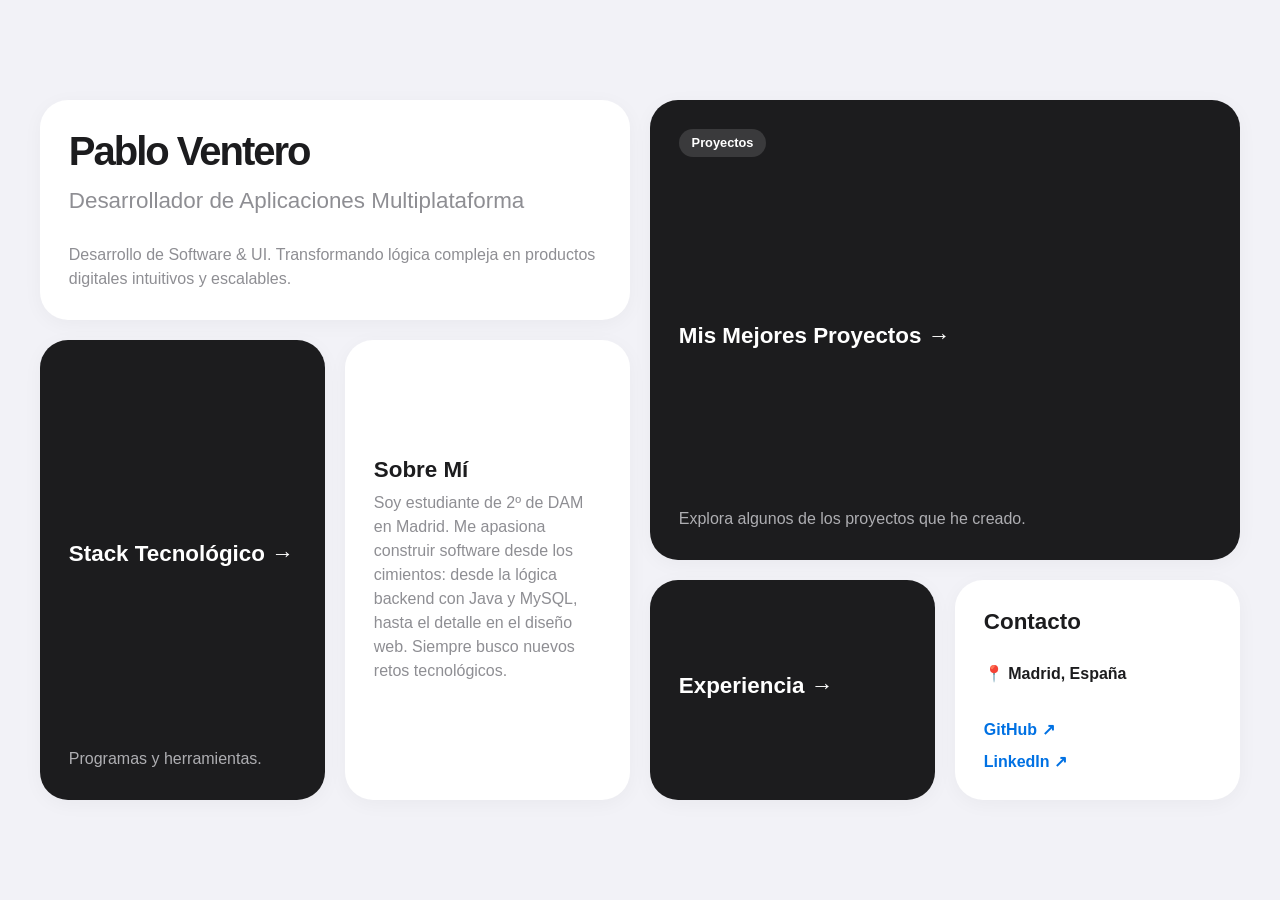
==== commit 7d7910f0: "Add files via upload" ====
--- a/index.html
+++ b/index.html
@@ -50,9 +50,8 @@
             <h3>Contacto</h3>
             <p class="location">📍 Madrid, España</p>
             <div class="social-links">
-                <a href="mailto:tu-correo@email.com">Email ↗</a>
-                <a href="https://github.com/tu-usuario" target="_blank">GitHub ↗</a>
-                <a href="https://linkedin.com/in/tu-usuario" target="_blank">LinkedIn ↗</a>
+                <a href="https://github.com/Pablo-Ventero" target="_blank">GitHub ↗</a>
+                <a href="https://www.linkedin.com/in/pablo-ventero-b2378b3b5/" target="_blank">LinkedIn ↗</a>
             </div>
         </div>
 
